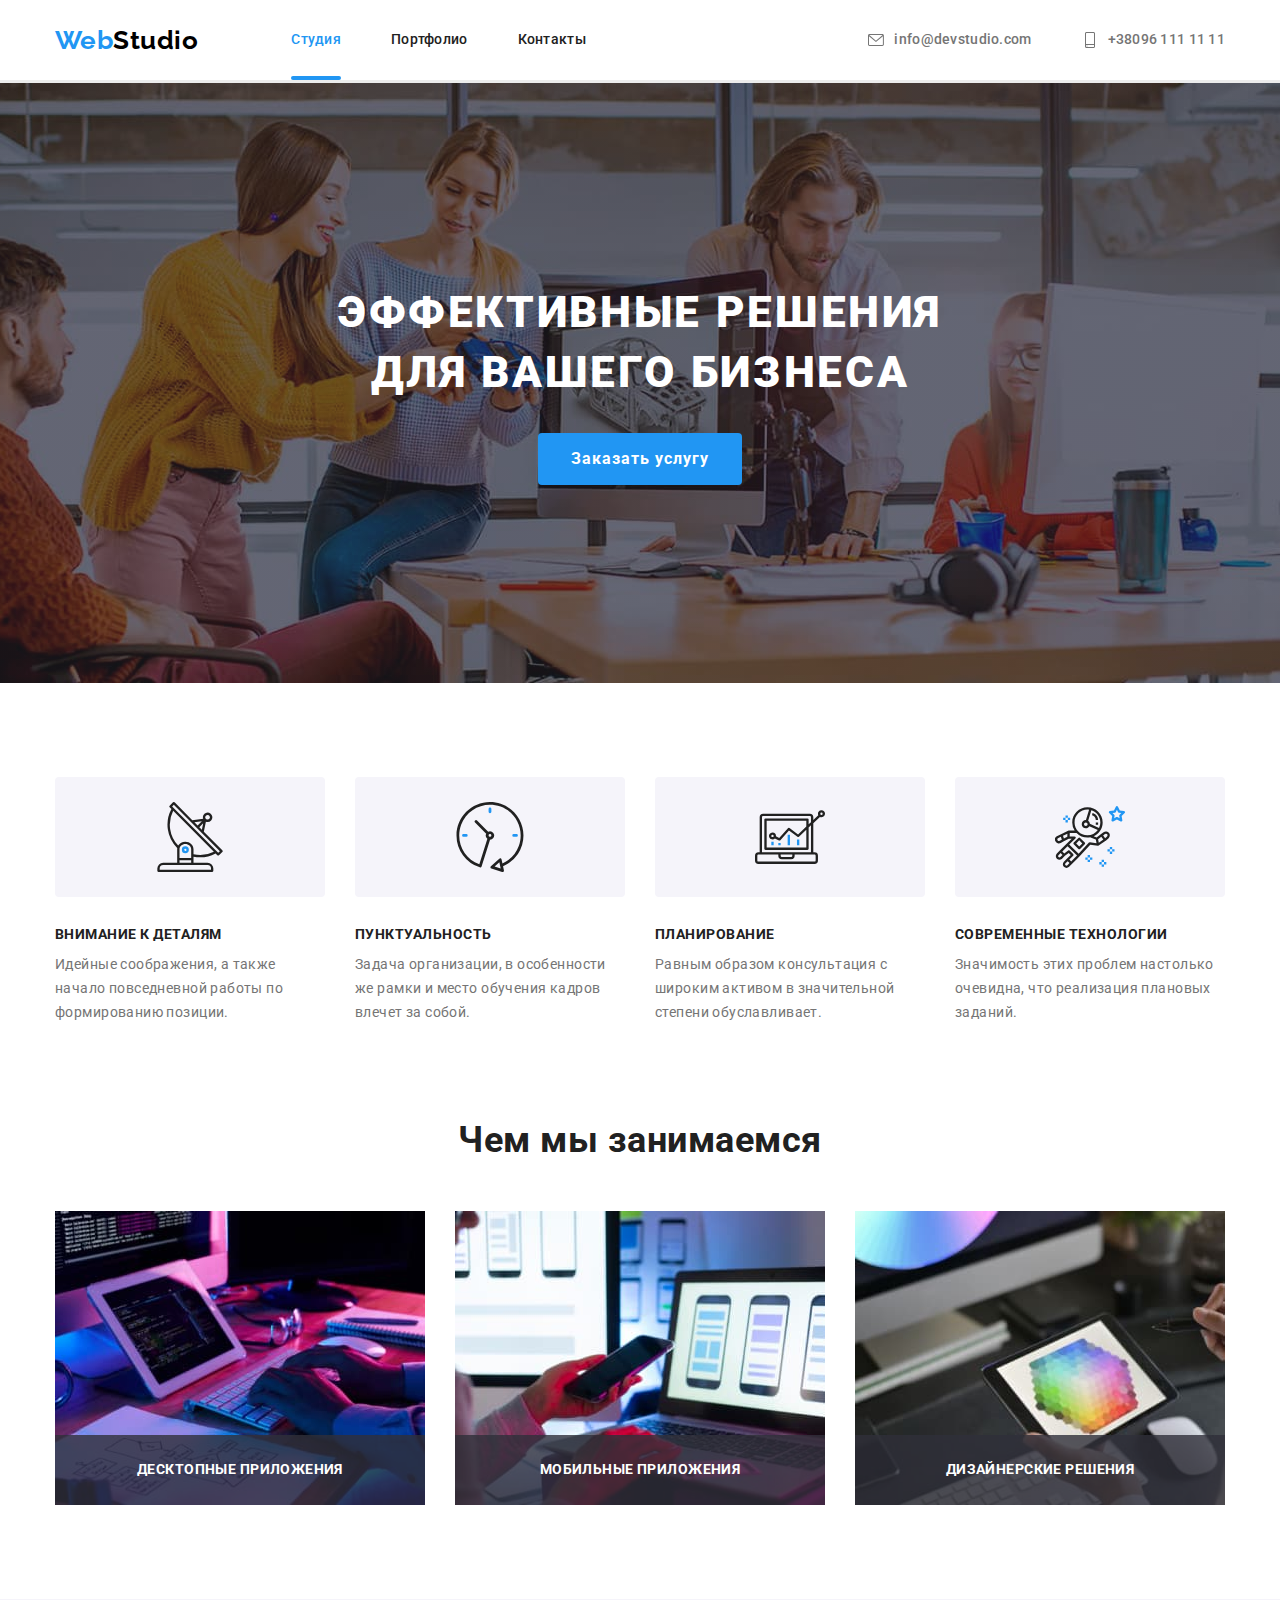
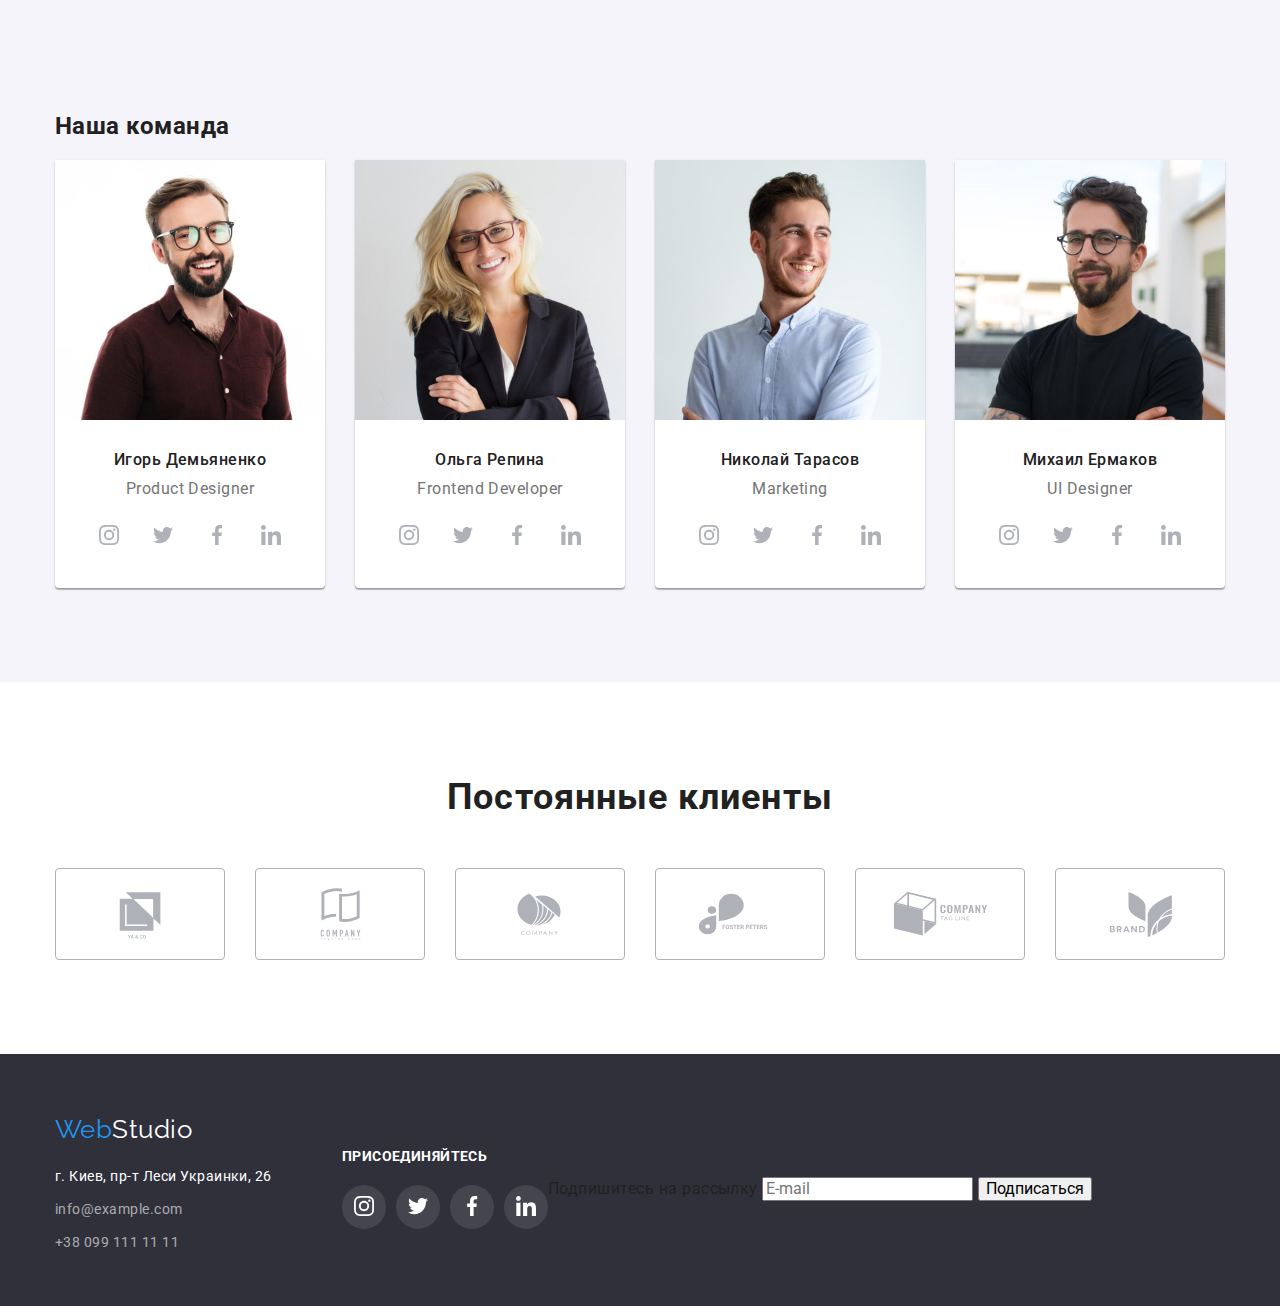
==== index.html @ a0c41e05 "Создает формы подвала и модального окна" ====
<!DOCTYPE html>
<html lang="ru">
  <head>
    <meta charset="UTF-8" />
    <meta http-equiv="X-UA-Compatible" content="IE=edge" />
    <meta name="viewport" content="width=device-width, initial-scale=1.0" />
    <title>Web Studio</title>
    <link rel="preconnect" href="https://fonts.googleapis.com" />
    <link rel="preconnect" href="https://fonts.gstatic.com" crossorigin />
    <link
      href="https://fonts.googleapis.com/css2?family=Raleway:wght@700&family=Roboto:wght@400;500;700;900&display=swap"
      rel="stylesheet"
    />
    <link
      rel="stylesheet"
      href="https://cdnjs.cloudflare.com/ajax/libs/modern-normalize/1.1.0/modern-normalize.min.css"
    />
    <link rel="stylesheet" href="./css/style.css" />
  </head>
  <body>
    <!--Шапка сайта-->
    <header class="header">
      <!--Навигация сайта-->
      <div class="container main-nav">
        <nav class="nav-header">
          <a href="./index.html" class="company-logo"
            ><span class="accent">Web</span>Studio</a
          >
          <ul class="nav-list list">
            <li class="nav-item">
              <a href="./index.html" class="nav-header-list current">Студия</a>
            </li>
            <li class="nav-item">
              <a href="./portfolio.html" class="nav-header-list">Портфолио</a>
            </li>
            <li class="nav-item">
              <a href="./index.html" class="nav-header-list">Контакты</a>
            </li>
          </ul>
        </nav>

        <!--Контактные данные шапки-->
        <ul class="header-contacts list">
          <li class="header-contacts-item icon-envelope">
            <a href="info@devstudio.com" class="header-contacts-list">
              <svg class="header-contacts-svg">
                <use href="./images/symbol-defs.svg#icon-envelope"></use>
              </svg>
              info@devstudio.com</a
            >
          </li>
          <li class="header-contacts-item icon-phone">
            <a href="tel:+380961111111" class="header-contacts-list">
              <svg class="header-contacts-svg">
                <use href="./images/symbol-defs.svg#icon-smartphone"></use>
              </svg>
              +38096 111 11 11</a
            >
          </li>
        </ul>
      </div>
    </header>

    <main>
      <!--Герой-->
      <section class="hero-section">
        <h1 class="hero-section-header">
          Эффективные решения <br />
          для вашего бизнеса
        </h1>
        <button type="button" class="button secondary" data-modal-open>
          Заказать услугу
        </button>
      </section>

      <!--Преимущества компании-->
      <section class="advantages-section">
        <div class="company-advantages container">
          <ul class="advantages-list list">
            <li class="advantages-item icon-antenna">
              <div class="advantages-icon">
                <svg class="advantages-item-svg">
                  <use href="./images/symbol-defs.svg#icon-antenna"></use>
                </svg>
              </div>
              <h3 class="title">Внимание к деталям</h3>
              <p class="company-advantages-item">
                Идейные соображения, а также начало повседневной работы по
                формированию позиции.
              </p>
            </li>
            <li class="advantages-item icon-clock">
              <div class="advantages-icon">
                <svg class="advantages-item-svg">
                  <use href="./images/symbol-defs.svg#icon-clock"></use>
                </svg>
              </div>
              <h3 class="title">Пунктуальность</h3>
              <p class="company-advantages-item">
                Задача организации, в особенности же рамки и место обучения
                кадров влечет за собой.
              </p>
            </li>
            <li class="advantages-item icon-diagram">
              <div class="advantages-icon">
                <svg class="advantages-item-svg">
                  <use href="./images/symbol-defs.svg#icon-diagram"></use>
                </svg>
              </div>
              <h3 class="title">Планирование</h3>
              <p class="company-advantages-item">
                Равным образом консультация с широким активом в значительной
                степени обуславливает.
              </p>
            </li>
            <li class="advantages-item icon-astronaut">
              <div class="advantages-icon">
                <svg class="advantages-item-svg">
                  <use href="./images/symbol-defs.svg#icon-astronaut"></use>
                </svg>
              </div>
              <h3 class="title">Современные технологии</h3>
              <p class="company-advantages-item">
                Значимость этих проблем настолько очевидна, что реализация
                плановых заданий.
              </p>
            </li>
          </ul>
        </div>
      </section>

      <!--Примеры работы-->
      <section class="work-section">
        <div class="container">
          <h2 class="work-examples">Чем мы занимаемся</h2>
          <ul class="work-list list">
            <li class="work-item">
              <img
                src="./images/box1.jpg"
                alt="Пример работы 1"
                width="370"
                height="294"
              />
              <h3 class="work-item-hover">Десктопные приложения</h3>
            </li>
            <li class="work-item">
              <img
                src="./images/box2.jpg"
                alt="Пример работы 2"
                width="370"
                height="294"
              />
              <h3 class="work-item-hover">Мобильные приложения</h3>
            </li>
            <li class="work-item">
              <img
                src="./images/box3.jpg"
                alt="Пример работы 3"
                width="370"
                height="294"
              />
              <h3 class="work-item-hover">Дизайнерские решения</h3>
            </li>
          </ul>
        </div>
      </section>

      <!--Сотрудники компании-->

      <section class="our-team-section">
        <div class="container">
          <h2 class="our-team-header">Наша команда</h2>
          <ul class="team list">
            <li class="our-team-header-list">
              <img
                src="./images/demyanenko1.jpg"
                alt="Фото Игоря Демьяненко"
                width="270"
              />
              <div class="our-team-item">
                <h3 class="our-team-name">Игорь Демьяненко</h3>
                <p class="our-team-job-position">Product Designer</p>
                <ul class="our-team-media list">
                  <li class="our-team-contacts">
                    <a
                      href="https://www.instagram.com"
                      target="_blank"
                      class="our-team-link"
                    >
                      <svg class="our-team-icon">
                        <use
                          href="./images/symbol-defs.svg#icon-instagram"
                        ></use>
                      </svg>
                    </a>
                  </li>
                  <li class="our-team-contacts">
                    <a
                      href="https://twitter.com/?lang=ru"
                      target="_blank"
                      class="our-team-link"
                    >
                      <svg class="our-team-icon">
                        <use href="./images/symbol-defs.svg#icon-twitter"></use>
                      </svg>
                    </a>
                  </li>
                  <li class="our-team-contacts">
                    <a
                      href="https://www.facebook.com"
                      target="_blank"
                      class="our-team-link"
                    >
                      <svg class="our-team-icon">
                        <use
                          href="./images/symbol-defs.svg#icon-facebook"
                        ></use>
                      </svg>
                    </a>
                  </li>
                  <li class="our-team-contacts">
                    <a
                      href="https://www.linkedin.com"
                      target="_blank"
                      class="our-team-link"
                    >
                      <svg class="our-team-icon">
                        <use
                          href="./images/symbol-defs.svg#icon-linkedin"
                        ></use>
                      </svg>
                    </a>
                  </li>
                </ul>
              </div>
            </li>
            <li class="our-team-header-list">
              <img
                src="./images/repina1.jpg"
                alt="Фото Ольги Репиной"
                width="270"
              />
              <div class="our-team-item">
                <h3 class="our-team-name">Ольга Репина</h3>
                <p class="our-team-job-position">Frontend Developer</p>
                <ul class="our-team-media list">
                  <li class="our-team-contacts">
                    <a
                      href="https://www.instagram.com"
                      target="_blank"
                      class="our-team-link"
                    >
                      <svg class="our-team-icon">
                        <use
                          href="./images/symbol-defs.svg#icon-instagram"
                        ></use>
                      </svg>
                    </a>
                  </li>
                  <li class="our-team-contacts">
                    <a
                      href="https://twitter.com/?lang=ru"
                      target="_blank"
                      class="our-team-link"
                    >
                      <svg class="our-team-icon">
                        <use href="./images/symbol-defs.svg#icon-twitter"></use>
                      </svg>
                    </a>
                  </li>
                  <li class="our-team-contacts">
                    <a
                      href="https://www.facebook.com"
                      target="_blank"
                      class="our-team-link"
                    >
                      <svg class="our-team-icon">
                        <use
                          href="./images/symbol-defs.svg#icon-facebook"
                        ></use>
                      </svg>
                    </a>
                  </li>
                  <li class="our-team-contacts">
                    <a
                      href="https://www.linkedin.com"
                      target="_blank"
                      class="our-team-link"
                    >
                      <svg class="our-team-icon">
                        <use
                          href="./images/symbol-defs.svg#icon-linkedin"
                        ></use>
                      </svg>
                    </a>
                  </li>
                </ul>
              </div>
            </li>
            <li class="our-team-header-list">
              <img
                src="./images/tarasov1.jpg"
                alt="Фото Николая Тарасова"
                width="270"
              />
              <div class="our-team-item">
                <h3 class="our-team-name">Николай Тарасов</h3>
                <p class="our-team-job-position">Marketing</p>
                <ul class="our-team-media list">
                  <li class="our-team-contacts">
                    <a
                      href="https://www.instagram.com"
                      target="_blank"
                      class="our-team-link"
                    >
                      <svg class="our-team-icon">
                        <use
                          href="./images/symbol-defs.svg#icon-instagram"
                        ></use>
                      </svg>
                    </a>
                  </li>
                  <li class="our-team-contacts">
                    <a
                      href="https://twitter.com/?lang=ru"
                      target="_blank"
                      class="our-team-link"
                    >
                      <svg class="our-team-icon">
                        <use href="./images/symbol-defs.svg#icon-twitter"></use>
                      </svg>
                    </a>
                  </li>
                  <li class="our-team-contacts">
                    <a
                      href="https://www.facebook.com"
                      target="_blank"
                      class="our-team-link"
                    >
                      <svg class="our-team-icon">
                        <use
                          href="./images/symbol-defs.svg#icon-facebook"
                        ></use>
                      </svg>
                    </a>
                  </li>
                  <li class="our-team-contacts">
                    <a
                      href="https://www.linkedin.com"
                      target="_blank"
                      class="our-team-link"
                    >
                      <svg class="our-team-icon">
                        <use
                          href="./images/symbol-defs.svg#icon-linkedin"
                        ></use>
                      </svg>
                    </a>
                  </li>
                </ul>
              </div>
            </li>
            <li class="our-team-header-list">
              <img
                src="./images/ermakov1.jpg"
                alt="Фото Михаила Ермакова"
                width="270"
              />
              <div class="our-team-item">
                <h3 class="our-team-name">Михаил Ермаков</h3>
                <p class="our-team-job-position">UI Designer</p>
                <ul class="our-team-media list">
                  <li class="our-team-contacts">
                    <a
                      href="https://www.instagram.com"
                      target="_blank"
                      class="our-team-link"
                    >
                      <svg class="our-team-icon">
                        <use
                          href="./images/symbol-defs.svg#icon-instagram"
                        ></use>
                      </svg>
                    </a>
                  </li>
                  <li class="our-team-contacts">
                    <a
                      href="https://twitter.com/?lang=ru"
                      target="_blank"
                      class="our-team-link"
                    >
                      <svg class="our-team-icon">
                        <use href="./images/symbol-defs.svg#icon-twitter"></use>
                      </svg>
                    </a>
                  </li>
                  <li class="our-team-contacts">
                    <a
                      href="https://www.facebook.com"
                      target="_blank"
                      class="our-team-link"
                    >
                      <svg class="our-team-icon">
                        <use
                          href="./images/symbol-defs.svg#icon-facebook"
                        ></use>
                      </svg>
                    </a>
                  </li>
                  <li class="our-team-contacts">
                    <a
                      href="https://www.linkedin.com"
                      target="_blank"
                      class="our-team-link"
                    >
                      <svg class="our-team-icon">
                        <use
                          href="./images/symbol-defs.svg#icon-linkedin"
                        ></use>
                      </svg>
                    </a>
                  </li>
                </ul>
              </div>
            </li>
          </ul>
        </div>
      </section>

      <!-- Постоянные клиенты -->
      <section class="clients-section">
        <div class="container">
          <h2 class="clients-header">Постоянные клиенты</h2>
          <ul class="clients-list list">
            <li class="clients-item">
              <a href="" class="clients-link"
                ><svg class="clients-icon">
                  <use href="./images/symbol-defs.svg#icon-Logo"></use></svg
              ></a>
            </li>
            <li class="clients-item">
              <a href="" class="clients-link"
                ><svg class="clients-icon">
                  <use href="./images/symbol-defs.svg#icon-Logo-1"></use></svg
              ></a>
            </li>
            <li class="clients-item">
              <a href="" class="clients-link"
                ><svg class="clients-icon">
                  <use href="./images/symbol-defs.svg#icon-Logo-2"></use></svg
              ></a>
            </li>
            <li class="clients-item">
              <a href="" class="clients-link"
                ><svg class="clients-icon">
                  <use href="./images/symbol-defs.svg#icon-Logo-3"></use></svg
              ></a>
            </li>
            <li class="clients-item">
              <a href="" class="clients-link"
                ><svg class="clients-icon">
                  <use href="./images/symbol-defs.svg#icon-Logo-4"></use></svg
              ></a>
            </li>
            <li class="clients-item">
              <a href="" class="clients-link"
                ><svg class="clients-icon">
                  <use href="./images/symbol-defs.svg#icon-Logo-5"></use></svg
              ></a>
            </li>
          </ul>
        </div>
      </section>
      <!-- Модальное окно -->
      <div class="backdrop is-hidden" data-modal>
        <div class="modal">
          <button class="button-modal" data-modal-close>
            <svg class="modal-icon">
              <use href="./images/symbol-defs.svg#icon-Cross"></use>
            </svg>
          </button>
          <div role="group">
            <p>Оставьте свои данные, мы вам перезвоним</p>
            <label for="name">Имя</label>
            <input type="text" name="name" id="name">
            <label for="tel">Телефон</label>
            <input type="tel" name="tel" id="tel">
            <label for="mail">Почта</label>
            <input type="email" name="mail" id="mail">
            <label for="comment">Комментарий</label>
            <textarea type="comment" id="comment" placeholder="Введите текст" rows="10" autocomplete="off"></textarea>
            </div>  
            <input type="checkbox" name="terms" value="terms" id="terms">
            <label for="terms">
              Соглашаюсь с рассылкой и принимаю <a href="">Условия договора</a>
            </label>
            <button type="submit">Отправить</button>
        </div>
      </div>
    </main>

    <!--Подвал -->
    <footer class="footer">
      <div class="footer-main container">
        <div class="footer-contacts-main">
          <div class="footer-logo-section">
            <a href="./index.html" class="footer-logo"
              ><span lang="en" class="accent">Web</span>Studio</a
            >
          </div>
          <div class="footer-address-section">
            <address class="footer-address">
              <ul class="list">
                <li class="footer-address-list">
                  <a
                    href="https://goo.gl/maps/iWSiA93wagULa9Wx8"
                    target="_blank"
                    class="footer-address-item"
                    >г. Киев, пр-т Леси Украинки, 26</a
                  >
                </li>
                <li class="footer-address-list">
                  <a href="info@example.com"
                    ><span class="footer-contacts">info@example.com</span></a
                  >
                </li>
                <li class="footer-address-list">
                  <a href="tel:+380991111111"
                    ><span class="footer-contacts">+38 099 111 11 11</span></a
                  >
                </li>
              </ul>
            </address>
          </div>
        </div>
        <div class="footer-links">
          <h3 class="footer-media-header">присоединяйтесь</h3>
          <ul class="footer-media list">
            <li class="footer-media-item">
              <a
                href="https://www.instagram.com"
                target="_blank"
                class="footer-media-link"
              >
                <svg class="footer-media-icon">
                  <use href="./images/symbol-defs.svg#icon-instagram"></use>
                </svg>
              </a>
            </li>
            <li class="footer-media-item">
              <a
                href="https://twitter.com/?lang=ru"
                target="_blank"
                class="footer-media-link"
              >
                <svg class="footer-media-icon">
                  <use href="./images/symbol-defs.svg#icon-twitter"></use>
                </svg>
              </a>
            </li>
            <li class="footer-media-item">
              <a
                href="https://www.facebook.com"
                target="_blank"
                class="footer-media-link"
              >
                <svg class="footer-media-icon">
                  <use href="./images/symbol-defs.svg#icon-facebook"></use>
                </svg>
              </a>
            </li>
            <li class="footer-media-item">
              <a
                href="https://www.linkedin.com"
                target="_blank"
                class="footer-media-link"
              >
                <svg class="footer-media-icon">
                  <use href="./images/symbol-defs.svg#icon-linkedin"></use>
                </svg>
              </a>
            </li>
          </ul>
        </div>
        <!-- Подписка на рассылку -->
        <div>
          <form autocomplete="on">
            <label for="email">Подпишитесь на рассылку</label>
            <input type="email" name="email" id="email" placeholder="E-mail"></input>
            <button type="submit">Подписаться</button>
            </form>
        </div>
      </div>
    </footer>
    <script src="./js/modal.js"></script>
  </body>
</html>
---- css/style.css ----
/* Основной фон #ffffff  */
/* Вторичный фон #2f303a */
/* Вторичный цвет текста #212121 */
/* Основной цвет текста #757575 */
/* Акцент #2196f3 */

:root {
  --primary-text-color: #757575;
  --secondary-text-color: #212121;
  --accent-color: #2196f3;
  --button-primary-color: #f5f4fa;
  --primary-bg-color: #ffffff;
  --primary-icon-color: #afb1b8;
  --portfolio-item-gap: 30px;
  --timing-function: cubic-bezier(0.4, 0, 0.2, 1);
}

html {
  box-sizing: border-box;
}

/* *,
*::before,
*::after {
   box-sizing: border-box; */

body {
  font-family: 'Roboto', sans-serif;
  background-color: var(--primary-bg-color);
  color: var(--secondary-text-color);
  letter-spacing: 0.03em;
  margin: 0;
}

.list {
  padding: 0;
  margin: 0;
  list-style: none;
}

.link {
  text-decoration: none;
}
a {
  text-decoration: none;
}

.container {
  margin-left: auto;
  margin-right: auto;
  width: 1200px;
  padding-left: 15px;
  padding-right: 15px;
}

img {
  display: block;
  max-width: 100%;
}

/* Заголовок */
.header {
  border-bottom: solid #ececec;
  position: relative;
}

/*  Логотип компании */
.company-logo {
  margin-right: 93px;
  align-self: center;

  font-family: Raleway;
  font-weight: 700;
  font-size: 26px;
  line-height: 1.19;
  color: #000000;
}

/* Навигация и контакты шапки */
.header-contacts-list {
  display: flex;

  font-family: Roboto;
  font-style: normal;
  font-weight: 500;
  font-size: 14px;
  line-height: 1.14;
  letter-spacing: 0.02em;
  align-items: center;

  color: var(--primary-text-color);

  transition: color 250ms var(--timing-function);
}

.header-contacts-svg {
  width: 16px;
  height: 16px;
  margin-right: 10px;

  fill: currentColor;
}

.header-contacts-list:hover .header-contacts-svg,
.header-contacts-list:focus .header-contacts-svg {
  color: var(--accent-color);
}

.nav-header-list {
  font-family: Roboto;
  font-style: normal;
  font-weight: 500;
  font-size: 14px;
  line-height: 1.14;
  letter-spacing: 0.02em;

  color: var(--secondary-text-color);
}

.current {
  position: relative;
}

.current::after {
  display: block;
  content: '';

  position: absolute;
  bottom: 0;
  width: 100%;
  height: 4px;
  border-radius: 2px;
  z-index: 2;

  background-color: var(--accent-color);
}

.accent {
  color: var(--accent-color);
}

.nav-header .current {
  color: var(--accent-color);
}

.nav-header {
  display: flex;
}

.nav-list,
.advantages-list,
.work-list {
  display: flex;
}

.nav-list .nav-item:not(:last-child) {
  margin-right: 50px;
}

.nav-list .nav-header-list {
  display: block;
  padding-top: 32px;
  padding-bottom: 32px;
}

.header-contacts .header-contacts-item + .header-contacts-item {
  margin-left: 50px;
}

.header-contacts {
  display: flex;
  margin-left: auto;
}

/* Main-nav */
.main-nav {
  display: flex;
  align-items: center;
}

/* Эффект ховер и фокус для ссылок */
.company-logo:hover,
.company-logo:focus,
.nav-header-list:hover,
.nav-header-list:focus,
.header-contacts:hover,
.header-contacts:focus,
.header-contacts-list:hover,
.header-contacts-list:focus,
.footer-logo:hover,
.footer-logo:focus,
.footer-address-item:hover,
.footer-address-item:focus,
.footer-contacts:hover,
.footer-contacts:focus {
  color: var(--accent-color);
}
/* Анимация */
.company-logo,
.company-logo,
.nav-header-list,
.nav-header-list,
.header-contacts,
.header-contacts,
.header-contacts-list,
.header-contacts-list,
.footer-logo,
.footer-logo,
.footer-address-item,
.footer-address-item,
.footer-contacts,
.footer-contacts {
  transition: color 250ms var(--timing-function);
}

/* Секция Герой */
.hero-section {
  max-width: 1600px;
  height: 600px;
  text-align: center;
  padding-top: 200px;
  padding-bottom: 200px;

  background-color: #2f303a;
  background-size: cover;
  background-position: center;
  background-repeat: no-repeat;
  background-image: linear-gradient(
      to right,
      rgba(47, 48, 58, 0.4),
      rgba(47, 48, 58, 0.4)
    ),
    url(../images/hero-bg.jpg);

  margin-left: auto;
  margin-right: auto;
}
.hero-section-header {
  margin-top: 0;
  margin-bottom: 30px;

  font-weight: 900;
  font-size: 44px;
  line-height: 1.36;
  text-align: center;
  letter-spacing: 0.06em;
  text-transform: uppercase;
  color: var(--primary-bg-color);
}

/* Кнопка */
.button {
  color: var(--button-primary-color);
  border: 1px solid transparent;
}

.button.primary {
  padding: 6px 22px;

  font-family: Roboto;
  font-style: normal;
  font-weight: 500;
  font-size: 16px;
  line-height: 1.62;
  letter-spacing: 0.03em;
  text-align: center;
  align-items: center;

  background-color: var(--button-primary-color);
  color: var(--secondary-text-color);
  border-radius: 4px;

  transition: color 250ms var(--timing-function),
    background-color 250ms var(--timing-function),
    box-shadow 250ms var(--timing-function);
}

.button.primary:focus,
.button.primary:hover {
  background-color: var(--accent-color);
  color: var(--primary-bg-color);
  box-shadow: 0px 3px 1px rgba(0, 0, 0, 0.1), 0px 1px 2px rgba(0, 0, 0, 0.08),
    0px 2px 2px rgba(0, 0, 0, 0.12);
}

.button.secondary {
  margin: auto;
  border-radius: 4px;
  padding: 10px 32px;

  font-family: Roboto;
  font-style: normal;
  align-items: center;
  text-align: center;
  font-weight: 700;
  font-size: 16px;
  line-height: 1.88;
  letter-spacing: 0.06em;
  color: var(--primary-bg-color);
  background-color: var(--accent-color);
}

/* Преимущества компании */

.advantages-section {
  padding-top: 94px;
}

.advantages-item-svg {
  display: block;
  content: '';
  width: 70px;
  height: 70px;
  margin: auto;
}

.advantages-icon {
  height: 120px;
  background-color: var(--button-primary-color);
  border-radius: 4px;
  background-size: none;

  padding: 25px 0;
  margin-bottom: 30px;
}

.advantages-item {
  width: 270px;
}

.list .advantages-item:not(:last-child) {
  margin-right: 30px;
}

.company-advantages .title {
  margin-top: 0;
  margin-bottom: 10px;

  font-weight: 700;
  font-size: 14px;
  line-height: 1.14;
  text-transform: uppercase;
}

.company-advantages-item {
  margin-top: 0;
  margin-bottom: 0;

  font-size: 14px;
  line-height: 1.71;
  letter-spacing: 0.03em;
  color: var(--primary-text-color);
}

/* Наша команда и примеры работ */

.work-section {
  padding-bottom: 94px;
  padding-top: 94px;
}

.work-examples {
  margin-top: 0;
  margin-bottom: 50px;

  font-weight: 700;
  font-size: 36px;
  line-height: 1.17;
  text-align: center;
}

.list .work-item:not(:last-child),
.our-team-header-list:not(:last-child) {
  margin-right: 30px;
}

.work-item {
  position: relative;
  transition: opacity 250ms var(--timing-function);
}

.work-item-hover {
  margin: 0;
  padding-top: 27px;
  padding-bottom: 27px;

  position: absolute;

  width: 100%;
  height: 70px;
  bottom: 0;
  opacity: 1;

  font-weight: 700;
  font-size: 14px;
  line-height: 1.14;
  text-align: center;
  letter-spacing: 0.03em;
  text-transform: uppercase;

  color: var(--primary-bg-color);
  background-color: rgba(47, 48, 58, 0.8);

  transition: opacity 250ms var(--timing-function);
}

/* .work-item:hover .work-item-hover {
  opacity: 1; */
}

/* Наша команда */

.our-team-header {
  margin-top: 0;
  margin-bottom: 50px;

  font-weight: 700;
  font-size: 36px;
  line-height: 1.17;
  text-align: center;
}

.our-team-section {
  padding-top: 94px;
  padding-bottom: 94px;

  background: #f5f4fa;
}

.our-team-header-list {
  background-color: var(--primary-bg-color);
  box-shadow: 0px 1px 3px rgba(0, 0, 0, 0.12), 0px 1px 1px rgba(0, 0, 0, 0.14),
    0px 2px 1px rgba(0, 0, 0, 0.2);
  border-radius: 0px 0px 4px 4px;
}
.team {
  display: flex;
}

.our-team-name {
  margin-top: 0;
  margin-bottom: 10px;

  font-weight: 500;
  font-size: 16px;
  line-height: 1.19;
  text-align: center;
}

.our-team-job-position {
  margin-top: 0;
  margin-bottom: 16px;

  font-size: 16px;
  line-height: 1.19;
  letter-spacing: 0.03em;
  text-align: center;
  color: var(--primary-text-color);
}

.our-team-media {
  display: flex;
  padding-left: 32px;
  padding-right: 32px;
  margin: auto;
}

.our-team-link {
  display: block;
  text-align: center;
  width: 44px;
  height: 44px;
  border-radius: 50%;
  background-color: var(--primary-bg-color);
  fill: var(--primary-icon-color);
  transition: fill 250ms var(--timing-function),
    background-color 250ms var(--timing-function);
}

.our-team-icon {
  margin-top: 11px;
  width: 20px;
  height: 20px;
  transition: fill 250ms var(--timing-function),
    background-color 250ms var(--timing-function);
}

.our-team-link:hover,
.our-team-link:focus,
.our-team-icon:hover,
.our-team-icon:focus {
  background-color: var(--accent-color);
  fill: var(--primary-bg-color);
}

.our-team-contacts:not(:last-child) {
  margin-right: 10px;
}

.our-team-item {
  padding-top: 30px;
  padding-bottom: 30px;
}

/* Постоянные клиенты */

.clients-section {
  padding-top: 94px;
  padding-bottom: 94px;
}

.clients-header {
  margin-top: 0;
  margin-bottom: 50px;

  font-weight: 700;
  font-size: 36px;
  line-height: 1.17;
  text-align: center;
  letter-spacing: 0.03em;
}

.clients-list {
  display: flex;
}

.clients-link {
  display: block;
  width: 170px;
  height: 92px;
  border: 1px solid var(--primary-icon-color);
  border-radius: 4px;

  transition: fill 250ms var(--timing-function);
}
.clients-icon {
  width: 106px;
  height: 60px;
  margin: 16px 32px;
  fill: var(--primary-icon-color);

  transition: fill 250ms var(--timing-function),
    border 250ms var(--timing-function);
}

.clients-link:focus .clients-icon,
.clients-link:hover .clients-icon {
  fill: var(--accent-color);
}

.clients-link:hover,
.clients-link:focus,
.clients-icon:hover,
.clients-icon:focus {
  fill: var(--accent-color);
}

.clients-link:focus,
.clients-link:hover {
  border: 1px solid var(--accent-color);
}

.clients-item:not(:last-child) {
  margin-right: 30px;
}

/* Страница Портфолио */

/* Секция фильтр */
.btn {
  display: flex;
  justify-content: center;
  margin-top: 0;
  margin-bottom: 50px;
}

.btn-item:not(:last-child) {
  margin-right: 8px;
}

/* Список портфолио */
.portfolio-section {
  padding-top: 94px;
  padding-bottom: 94px;
}

.portfolio {
  display: flex;
  flex-wrap: wrap;
  margin-left: calc(-1 * var(--portfolio-item-gap));
  margin-top: calc(-1 * var(--portfolio-item-gap));
}

.section-title {
  margin: 0;

  font-weight: 700;
  font-size: 18px;
  line-height: 2;
  letter-spacing: 0.06em;
  color: var(--secondary-text-color);
}

.section-article {
  margin: 0;

  font-size: 16px;
  line-height: 1.88;
  color: var(--primary-text-color);
}

.portfolio-item {
  width: calc((100% - 90px) / 3);
  /* margin-bottom: 30px;
  margin-right: 30px; */
  margin-left: var(--portfolio-item-gap);
  margin-top: var(--portfolio-item-gap);
  /* flex-basis: calc(100% / 3 -var(--portfolio-item-gap)); */

  color: #eeeeee;
  border: 1px solid #eeeeee;

  position: relative;
  overflow: hidden;
  transition: box-shadow 250ms var(--timing-function),
    opacity 250ms var(--timing-function);
}

.portfolio-item:hover {
  box-shadow: 0px 1px 1px rgba(0, 0, 0, 0.12), 0px 4px 4px rgba(0, 0, 0, 0.06),
    1px 4px 6px rgba(0, 0, 0, 0.16);
}

.border {
  padding-top: 20px;
  padding-bottom: 20px;
  padding-left: 24px;
}

.portfolio-card {
  position: relative;
  overflow: hidden;
}

.portfolio-item-hover {
  margin: 0;
  padding: 63px 24px;

  position: absolute;
  top: 0;
  width: 100%;
  height: 294px;
  opacity: 0;

  font-size: 18px;
  line-height: 1.56;
  letter-spacing: 0.03em;

  color: var(--primary-bg-color);
  background-color: rgba(33, 150, 243, 0.9);

  transform: translateY(100%);
  transition: opacity 250ms var(--timing-function),
    transform 250ms var(--timing-function);
}

.portfolio-item:hover .portfolio-item-hover {
  opacity: 1;
  transform: translateY(0);
}

/* .portfolio-item:nth-child(3n) {
  margin-right: 0;
}

.portfolio-item:nth-last-child(-n + 3) {
  margin-bottom: 0px;
} */

/* Модальное окно */
.backdrop {
  position: fixed;
  top: 0;
  left: 50%;

  width: 1600px;
  height: 1024px;

  background-color: rgba(0, 0, 0, 0.2);

  transform: translate(-50%, 0) scale(1);
  opacity: 1;
  transition: opacity 250ms var(--timing-function),
    transform 250ms var(--timing-function);
}

.backdrop.is-hidden {
  opacity: 0;
  pointer-events: none;
  visibility: hidden;
}

.backdrop.is-hidden .modal {
  transform: translate(-50%, -50%) scale(0.9);
  }

.modal {
  display: block;
  position: absolute;
  width: 528px;
  height: 581px;
  top: 50%;
  left: 50%;
  transform: translate(-50%, -50%) scale(1);
    
  background-color: var(--primary-bg-color);
  box-shadow: 0px 1px 3px rgba(0, 0, 0, 0.12), 0px 1px 1px rgba(0, 0, 0, 0.14),
    0px 2px 1px rgba(0, 0, 0, 0.2);
  border-radius: 4px;
  
  transition: transform 250ms var(--timing-function);
}

.button-modal {
  display: block;
  width: 30px;
  height: 30px;
  border-radius: 50%;

  background-color: var(--primary-bg-color);
  border: 1px solid rgba(0, 0, 0, 0.1);

  margin-top: 8px;
  margin-left: auto;
  margin-right: 8px;
  padding: 0;
}

.modal-icon {
  width: 11px;
  height: 11px;
}

/* Подвал */
.footer {
  background-color: #2f303a;
  height: 252px;
  padding-top: 60px;
  padding-bottom: 60px;
}

.footer-logo-section {
  margin-bottom: 20px;
}

.footer-logo {
  font-family: Raleway;
  font-weight: 700d;
  font-size: 26px;
  line-height: 1.19;
  color: var(--primary-bg-color);
}

.footer-address {
  font-style: inherit;
  font-size: 14px;
  line-height: 1.71;
  color: var(--primary-bg-color);
}

.footer-address-list {
  margin-bottom: 9px;
}

.footer-address-item {
  color: var(--primary-bg-color);
}

.footer-contacts {
  color: rgba(255, 255, 255, 0.6);
}

.footer-contacts-main {
  display: block;
  margin-right: 70px;
}

.footer-main {
  display: flex;
  align-items: center;
}

.footer-media-header {
  margin-top: 0;
  margin-bottom: 20px;

  font-weight: 700;
  font-size: 14px;
  line-height: 1.14;
  letter-spacing: 0.03em;
  text-transform: uppercase;

  color: var(--primary-bg-color);
}

.footer-media {
  display: flex;
}

.footer-media-link {
  display: block;
  text-align: center;
  width: 44px;
  height: 44px;
  border-radius: 50%;
  background-color: rgba(255, 255, 255, 0.1);
  fill: var(--primary-bg-color);

  transition: background-color 250ms var(--timing-function);
}
.footer-media-icon {
  margin-top: 11px;
  width: 20px;
  height: 20px;
  fill: var(--primary-bg-color);

  transition: fill 250ms var(--timing-function);
}

.footer-media-item:not(:last-child) {
  margin-right: 10px;
}

.footer-media-link:hover,
.footer-media-link:focus,
.footer-media-icon:hover,
.footer-media-icon:focus {
  background-color: var(--accent-color);
  fill: var(--primary-bg-color);
}
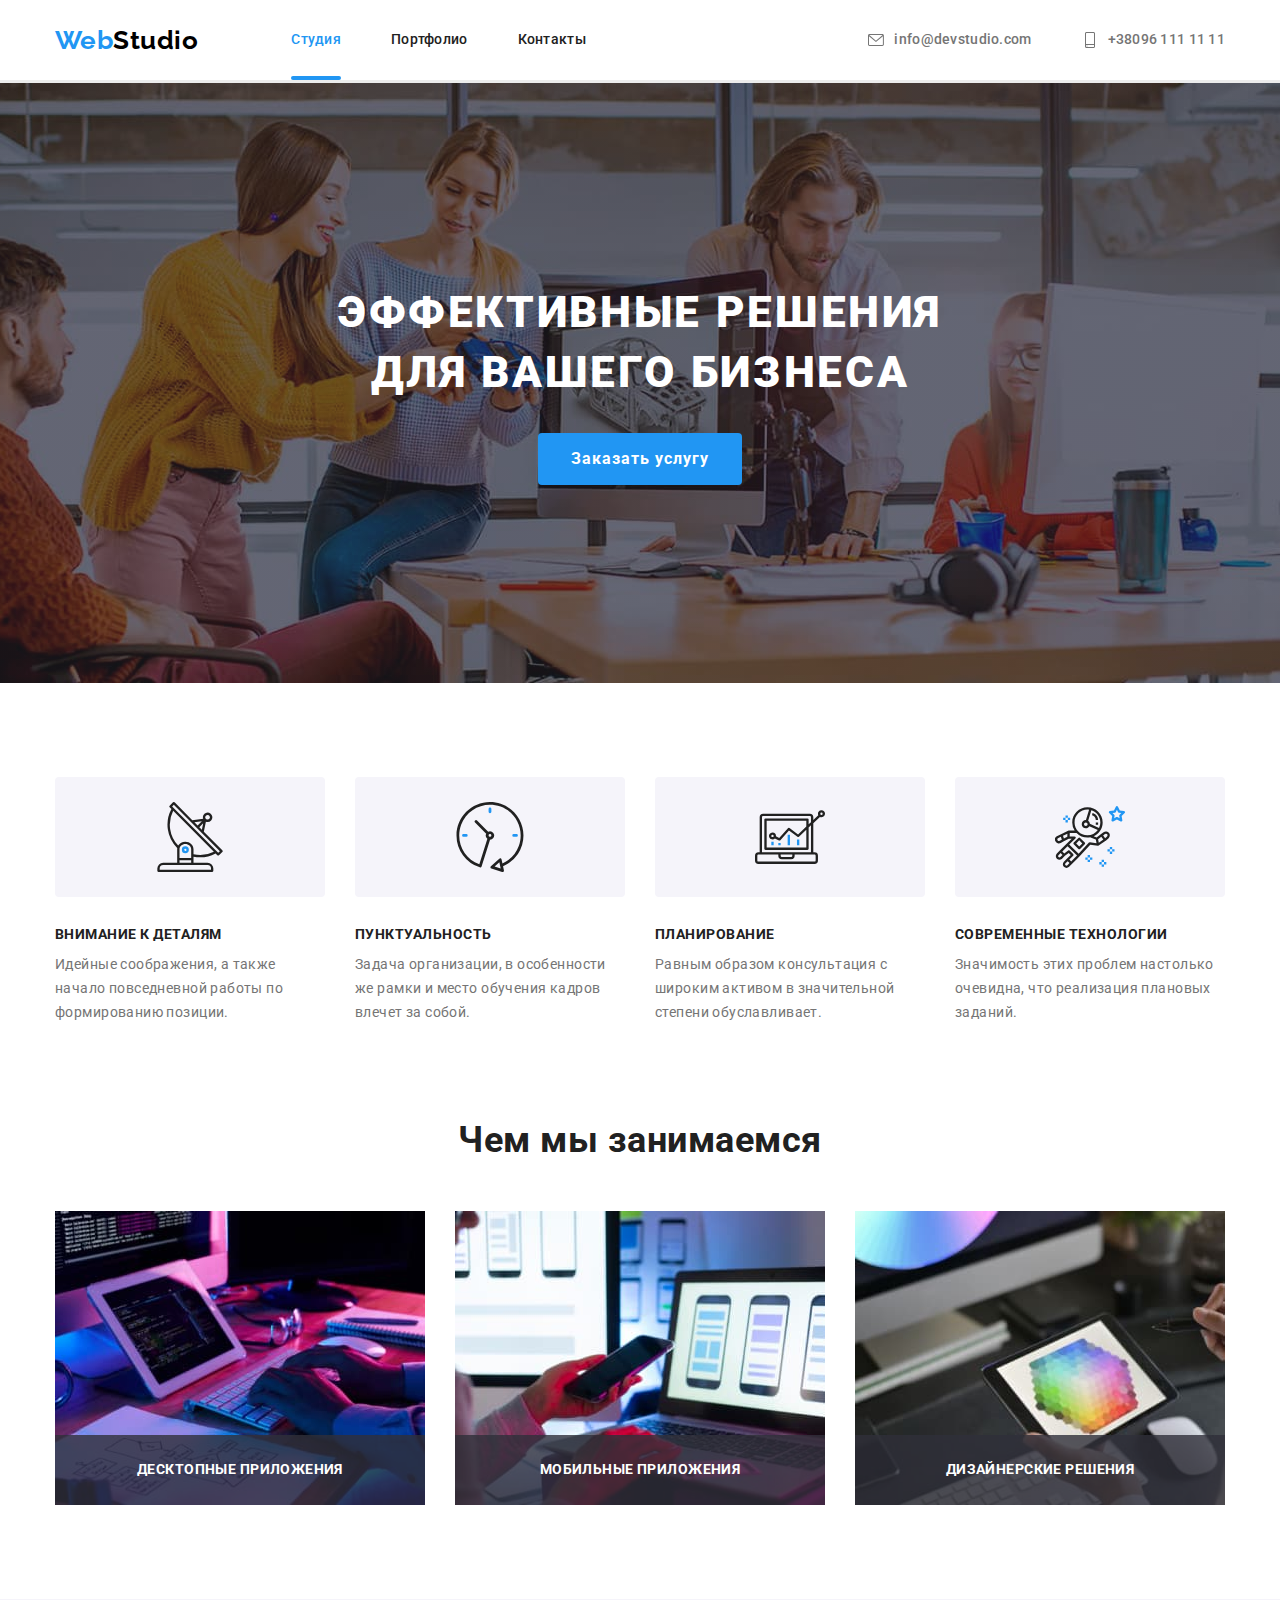
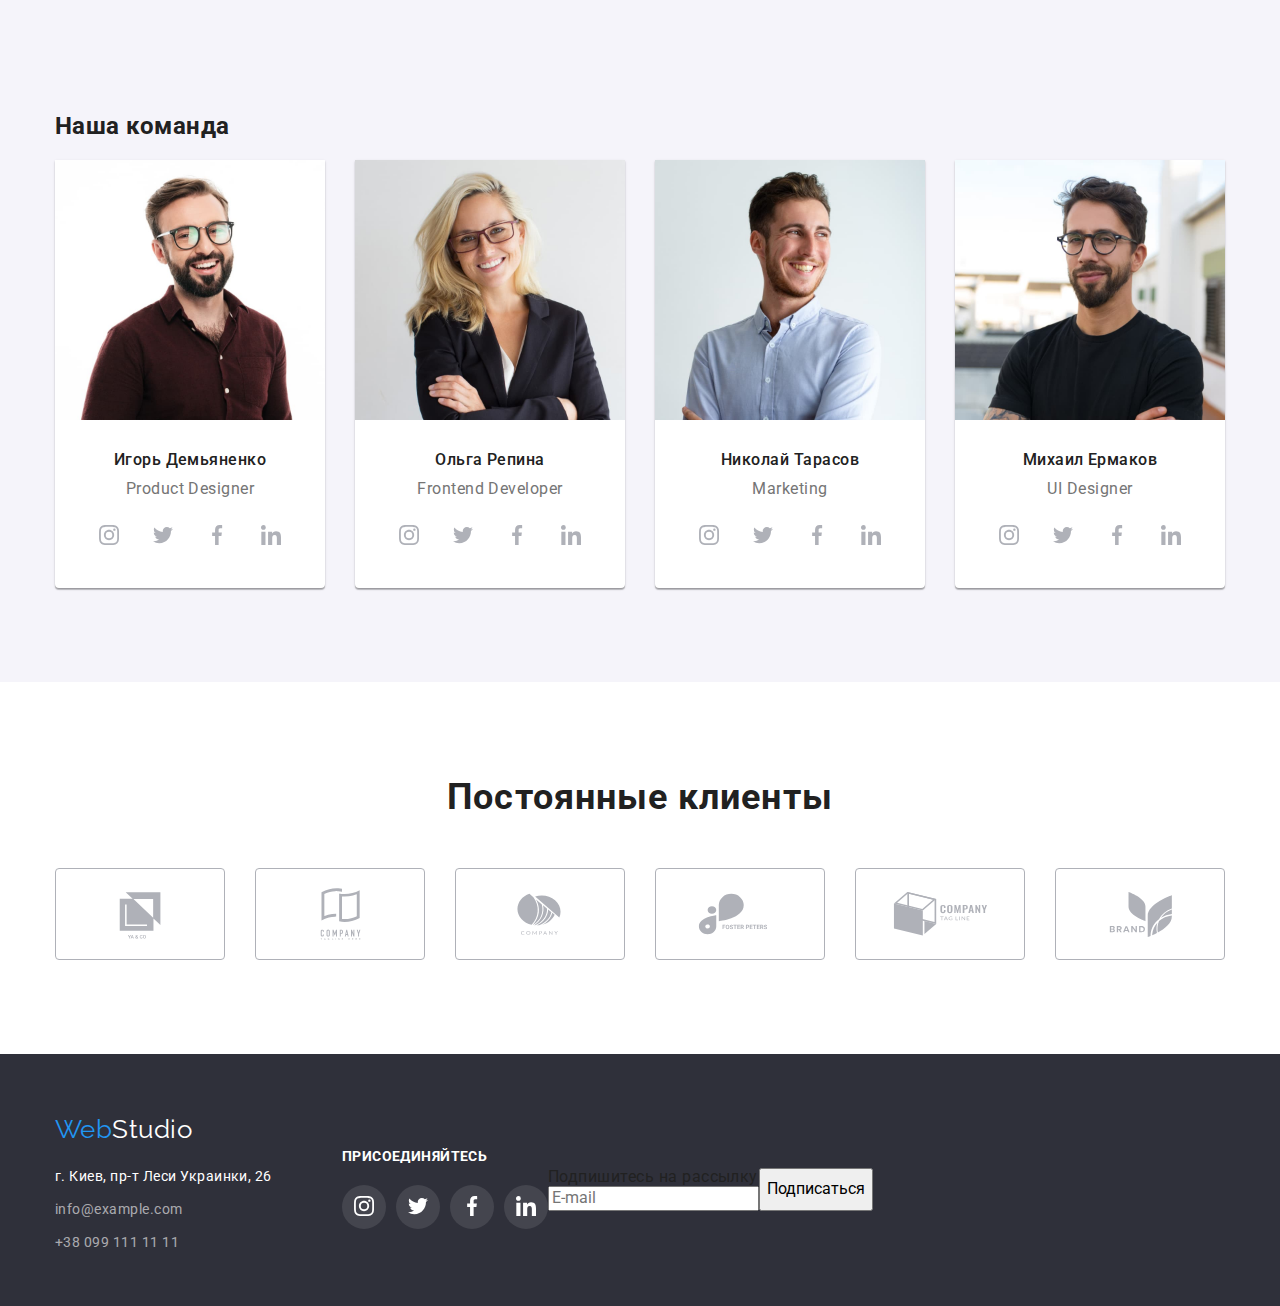
==== commit 6c6a170b: "Добавляет стили модального окна" ====
--- a/index.html
+++ b/index.html
@@ -479,23 +479,32 @@
               <use href="./images/symbol-defs.svg#icon-Cross"></use>
             </svg>
           </button>
-          <div role="group">
-            <p>Оставьте свои данные, мы вам перезвоним</p>
+          <!-- <div role="group" class="modal-form"> -->
+            <b class="modal-title">Оставьте свои данные, мы вам перезвоним</b>
+            <div class="form-field">
             <label for="name">Имя</label>
             <input type="text" name="name" id="name">
+            </div>
+            <div class="form-field">
             <label for="tel">Телефон</label>
             <input type="tel" name="tel" id="tel">
+            </div>
+            <div class="form-field">
             <label for="mail">Почта</label>
             <input type="email" name="mail" id="mail">
+            </div>
+            <div class="form-field">
             <label for="comment">Комментарий</label>
-            <textarea type="comment" id="comment" placeholder="Введите текст" rows="10" autocomplete="off"></textarea>
+            <textarea type="comment" id="comment" placeholder="Введите текст" autocomplete="off"></textarea>
             </div>  
+            <div class="form-terms">
             <input type="checkbox" name="terms" value="terms" id="terms">
             <label for="terms">
               Соглашаюсь с рассылкой и принимаю <a href="">Условия договора</a>
             </label>
-            <button type="submit">Отправить</button>
-        </div>
+            </div>
+            <button type="submit" class="button submit">Отправить</button>
+          <!-- </div> -->
       </div>
     </main>
 
@@ -583,12 +592,12 @@
           </ul>
         </div>
         <!-- Подписка на рассылку -->
-        <div>
-          <form autocomplete="on">
+        <div class="footer-form">
+          <form autocomplete="on" class="footer-input">
             <label for="email">Подпишитесь на рассылку</label>
             <input type="email" name="email" id="email" placeholder="E-mail"></input>
+            </form>
             <button type="submit">Подписаться</button>
-            </form>
         </div>
       </div>
     </footer>
--- a/css/style.css
+++ b/css/style.css
@@ -741,6 +741,96 @@
   height: 11px;
 }
 
+.form-field {
+  display: flex;
+  flex-direction: column;
+  margin-left: 40px;
+  margin-right: 40px;
+  
+}
+ 
+.form-field:not(:last-child) {
+  margin-bottom: 10px;
+}
+
+.modal-title {
+  margin: 2px 40px 12px 40px;
+  display: flex;
+  justify-content: center;
+
+  font-weight: 700;
+  font-size: 20px;
+  line-height: 1.15;
+  text-align: center;
+  letter-spacing: 0.03em;
+
+  color: var(--secondary-text-color);
+}
+
+.form-terms {
+  font-size: 14px;
+  line-height: 1.71;
+  letter-spacing: 0.03em;
+  text-align: center;
+  color: var(--primary-text-color);
+  margin-top: 20px;
+  margin-bottom: 30px;
+  
+  }
+
+.form-field textarea {
+  height: 120px;
+  padding: 12px 16px;
+
+  border: 1px solid rgba(33, 33, 33, 0.2);
+  box-sizing: border-box;
+  border-radius: 4px;
+}
+
+.form-field label {
+  margin-bottom: 4px;
+
+  font-size: 12px;
+  line-height: 1.17;
+  letter-spacing: 0.01em;
+
+  color: var(--primary-text-color);
+}
+
+.form-field input {
+  border: 1px solid rgba(33, 33, 33, 0.2);
+  box-sizing: border-box;
+  border-radius: 4px;
+}
+
+.form-field textarea::placeholder {
+  font-size: 12px;
+  line-height: 1.17;
+  letter-spacing: 0.01em;
+
+  color: rgba(117, 117, 117, 0.5);
+  }
+
+.button.submit {
+  display: flex;
+  justify-content: center;
+  margin-left: auto;
+  margin-right: auto;
+  border-radius: 4px;
+  padding: 10px 55px;
+
+  font-family: Roboto;
+  font-style: normal;
+  align-items: center;
+  text-align: center;
+  font-weight: 700;
+  font-size: 16px;
+  line-height: 1.88;
+  letter-spacing: 0.06em;
+  color: var(--primary-bg-color);
+  background-color: var(--accent-color);
+}
+
 /* Подвал */
 .footer {
   background-color: #2f303a;
@@ -838,3 +928,13 @@
   background-color: var(--accent-color);
   fill: var(--primary-bg-color);
 }
+
+.footer-input {
+  display: flex;
+  flex-direction: column;
+}
+
+.footer-form {
+  display: flex;
+  
+}
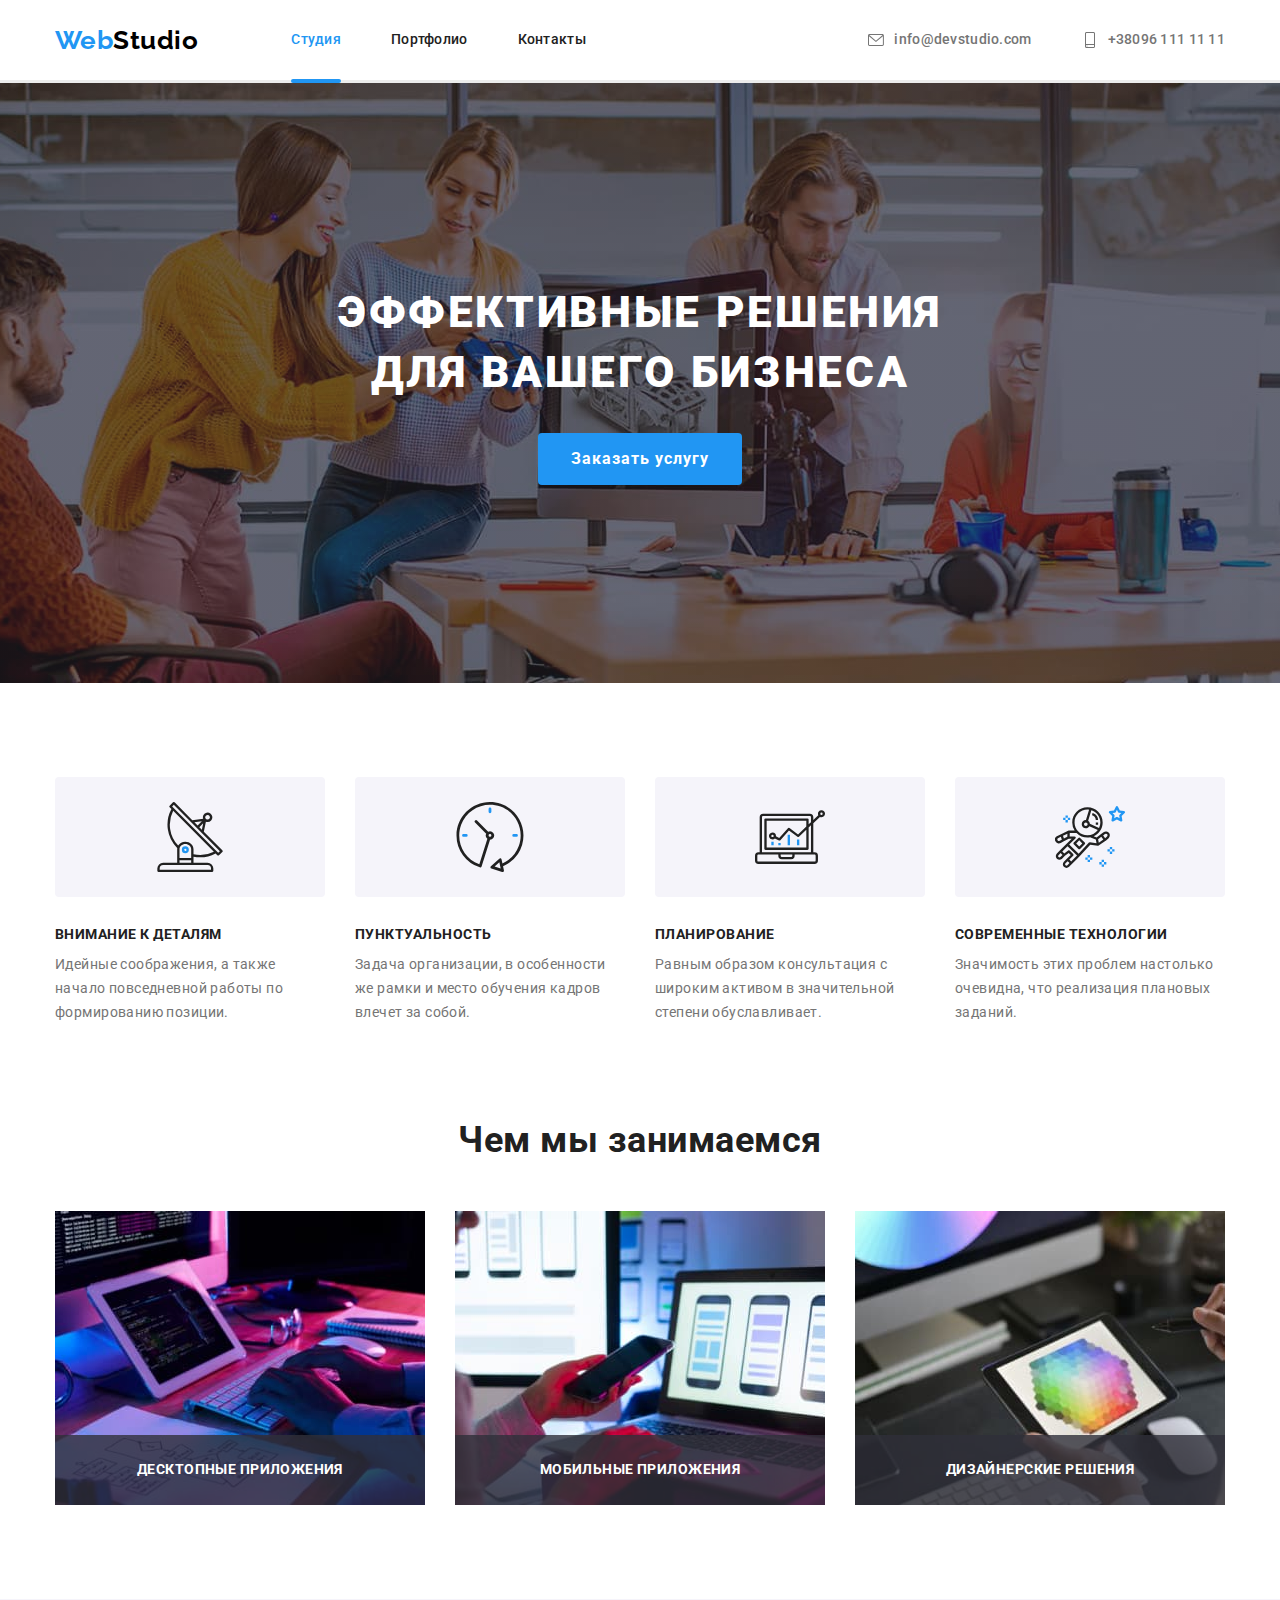
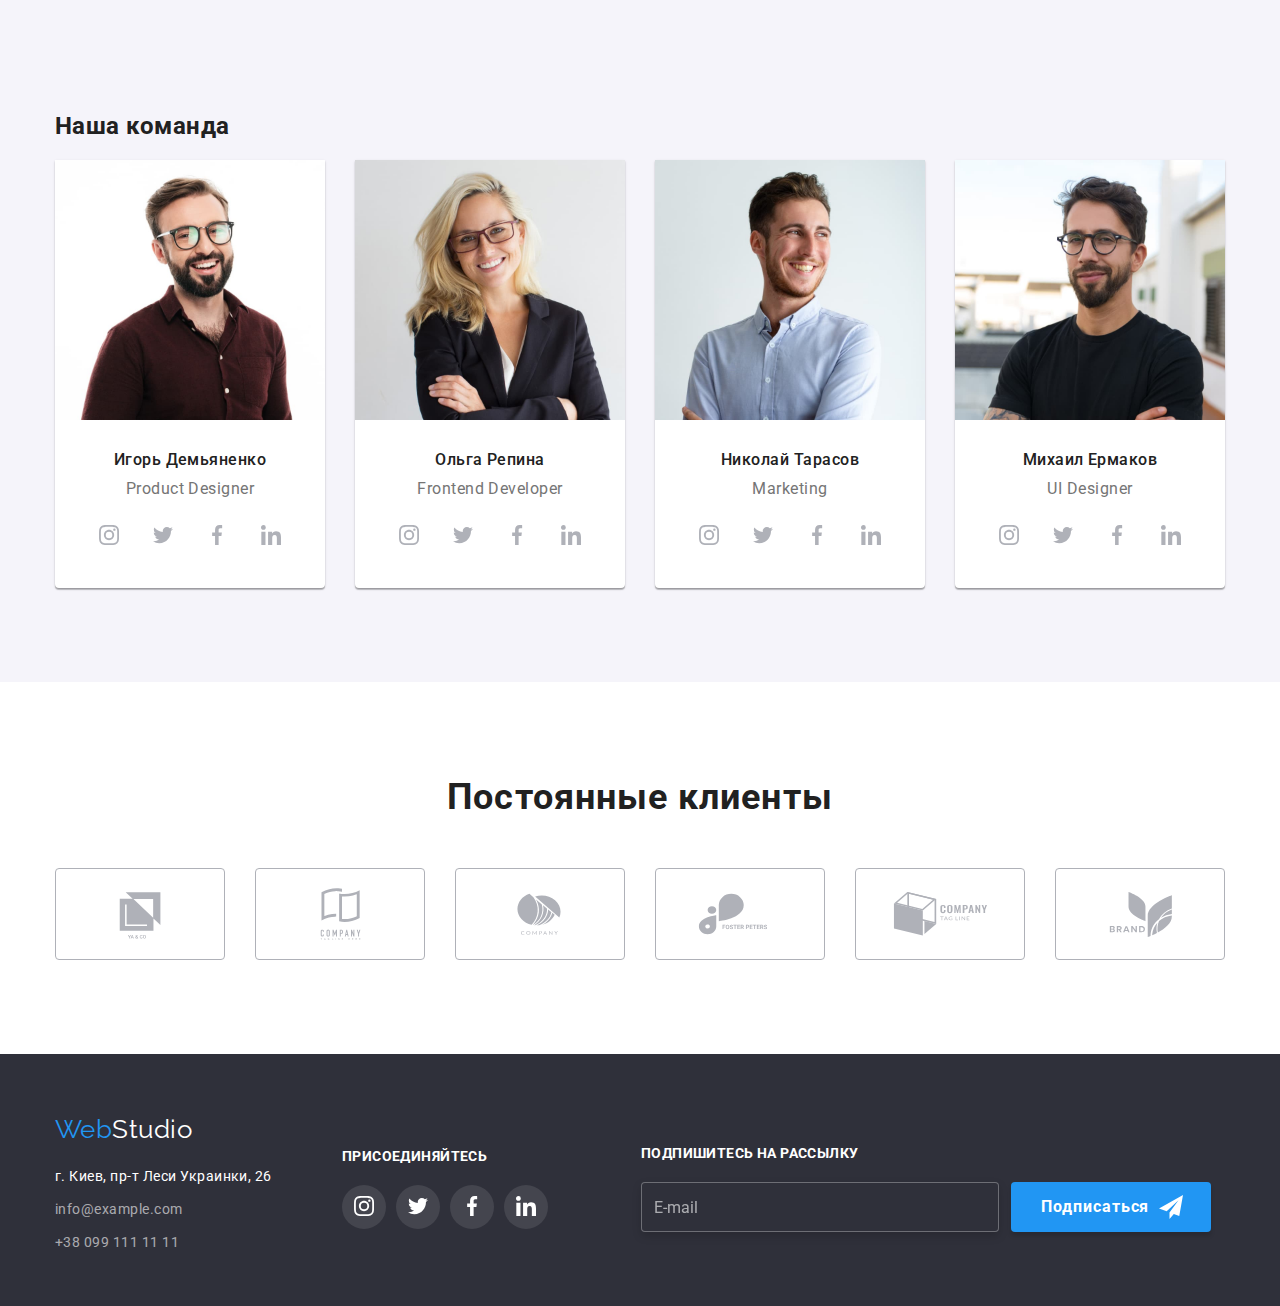
==== commit 61155e84: "Добавляет оформление модального окна и формы подвала" ====
--- a/index.html
+++ b/index.html
@@ -482,20 +482,29 @@
           <!-- <div role="group" class="modal-form"> -->
             <b class="modal-title">Оставьте свои данные, мы вам перезвоним</b>
             <div class="form-field">
-            <label for="name">Имя</label>
-            <input type="text" name="name" id="name">
+            <label for="name" class="modal-label">Имя</label>
+            <svg class="form-icon">
+              <use href="./images/symbol-defs.svg#icon-modal-man"></use>
+            </svg>
+            <input type="text" name="name" id="name" class="form-input">
             </div>
             <div class="form-field">
-            <label for="tel">Телефон</label>
-            <input type="tel" name="tel" id="tel">
+            <label for="tel" class="modal-label">Телефон</label>
+            <svg class="form-icon">
+              <use href="./images/symbol-defs.svg#icon-modal-phone"></use>
+            </svg>
+            <input type="tel" name="tel" id="tel" class="form-input">
             </div>
             <div class="form-field">
-            <label for="mail">Почта</label>
-            <input type="email" name="mail" id="mail">
+            <label for="mail" class="modal-label">Почта</label>
+            <svg class="form-icon">
+              <use href="./images/symbol-defs.svg#icon-modal-envelope"></use>
+            </svg>
+            <input type="email" name="mail" id="mail" class="form-input">
             </div>
             <div class="form-field">
             <label for="comment">Комментарий</label>
-            <textarea type="comment" id="comment" placeholder="Введите текст" autocomplete="off"></textarea>
+            <textarea type="comment" id="comment" placeholder="Введите текст" autocomplete="off" class="form-input"></textarea>
             </div>  
             <div class="form-terms">
             <input type="checkbox" name="terms" value="terms" id="terms">
@@ -594,10 +603,14 @@
         <!-- Подписка на рассылку -->
         <div class="footer-form">
           <form autocomplete="on" class="footer-input">
-            <label for="email">Подпишитесь на рассылку</label>
+            <label for="email" class="footer-send-header">Подпишитесь на рассылку</label>
             <input type="email" name="email" id="email" placeholder="E-mail"></input>
             </form>
-            <button type="submit">Подписаться</button>
+            <button type="submit" class="button send">Подписаться
+              <svg class="button-send-icon">
+                <use href="./images/symbol-defs.svg#icon-icon-send"></use>
+              </svg>
+            </button>
         </div>
       </div>
     </footer>
--- a/css/style.css
+++ b/css/style.css
@@ -126,7 +126,7 @@
   content: '';
 
   position: absolute;
-  bottom: 0;
+  bottom: -3px;
   width: 100%;
   height: 4px;
   border-radius: 2px;
@@ -741,31 +741,59 @@
   height: 11px;
 }
 
+.button-modal:hover .modal-icon,
+.button-modal:focus .modal-icon {
+  fill: var(--accent-color);
+}
+
+.modal-title {
+  margin: 2px 40px 12px 40px;
+  display: flex;
+  justify-content: center;
+
+  font-weight: 700;
+  font-size: 20px;
+  line-height: 1.15;
+  text-align: center;
+  letter-spacing: 0.03em;
+
+  color: var(--secondary-text-color);
+}
+
 .form-field {
   display: flex;
   flex-direction: column;
+  position: relative;
+
   margin-left: 40px;
   margin-right: 40px;
-  
-}
- 
-.form-field:not(:last-child) {
   margin-bottom: 10px;
 }
 
-.modal-title {
-  margin: 2px 40px 12px 40px;
-  display: flex;
-  justify-content: center;
-
-  font-weight: 700;
-  font-size: 20px;
-  line-height: 1.15;
-  text-align: center;
-  letter-spacing: 0.03em;
-
-  color: var(--secondary-text-color);
-}
+.form-icon {
+  position: absolute;
+  width: 18px;
+  height: 18px;
+
+  top: 50%;
+  left: 12px;
+}  
+
+.form-field:focus-within .form-icon {
+  fill: var(--accent-color);
+   
+}
+
+.form-field:focus-within .form-input {
+  border: 1px solid var(--accent-color);
+}
+
+/* .modal-label:focus ~ .form-icon {
+  color: var(--accent-color);
+  fill: var(--accent-color);
+  border: 1px solid var(--accent-color);
+} */
+
 
 .form-terms {
   font-size: 14px;
@@ -773,10 +801,14 @@
   letter-spacing: 0.03em;
   text-align: center;
   color: var(--primary-text-color);
-  margin-top: 20px;
+    
+  margin-top: 10px;
   margin-bottom: 30px;
-  
-  }
+}
+
+.form-terms a {
+  text-decoration: underline;
+}
 
 .form-field textarea {
   height: 120px;
@@ -785,6 +817,8 @@
   border: 1px solid rgba(33, 33, 33, 0.2);
   box-sizing: border-box;
   border-radius: 4px;
+
+  resize: none;
 }
 
 .form-field label {
@@ -798,9 +832,16 @@
 }
 
 .form-field input {
+  height: 40px; 
   border: 1px solid rgba(33, 33, 33, 0.2);
   box-sizing: border-box;
   border-radius: 4px;
+
+  padding-left: 42px;
+
+  font-size: 12px;
+  line-height: 1.17;
+  letter-spacing: 0.01em;
 }
 
 .form-field textarea::placeholder {
@@ -809,7 +850,7 @@
   letter-spacing: 0.01em;
 
   color: rgba(117, 117, 117, 0.5);
-  }
+}
 
 .button.submit {
   display: flex;
@@ -936,5 +977,67 @@
 
 .footer-form {
   display: flex;
+  margin-left: 93px;
+}
+
+.button.send {
+  font-weight: 700;
+  font-size: 16px;
+  line-height: 1.88;
   
-}
+  display: flex;
+  align-items: center;
+  text-align: center;
+  letter-spacing: 0.06em;
+  
+  margin-left: 12px;
+  height: 50px;
+  width: 200px;
+  margin-top: auto;
+  padding-left: 29px;
+
+  box-shadow: 0px 4px 4px rgba(0, 0, 0, 0.15);
+  border-radius: 4px;
+
+  color: var(--primary-bg-color);
+  background-color: var(--accent-color);
+
+}
+
+.footer-send-header {
+  margin-bottom: 20px;
+  font-weight: 700;
+  font-size: 14px;
+  line-height: 1.14;
+  letter-spacing: 0.03em;
+  text-transform: uppercase;
+
+  color: var(--primary-bg-color);
+}
+
+.footer-input input {
+  height: 50px;
+  width: 358px;
+  padding-left: 12px;
+
+  border: 1px solid rgba(255, 255, 255, 0.3);
+  box-sizing: border-box;
+  filter: drop-shadow(0px 4px 4px rgba(0, 0, 0, 0.15));
+  border-radius: 4px;
+  
+  background-color: #2F303A;
+  color: rgba(255, 255, 255, 0.6);
+}
+
+.footer-input input::placeholder {
+  color: rgba(255, 255, 255, 0.6);
+}
+
+.button-send-icon {
+  width: 24px;
+  height: 24px;
+  fill: var(--primary-bg-color);
+  margin-left: 10px;
+  
+  
+}